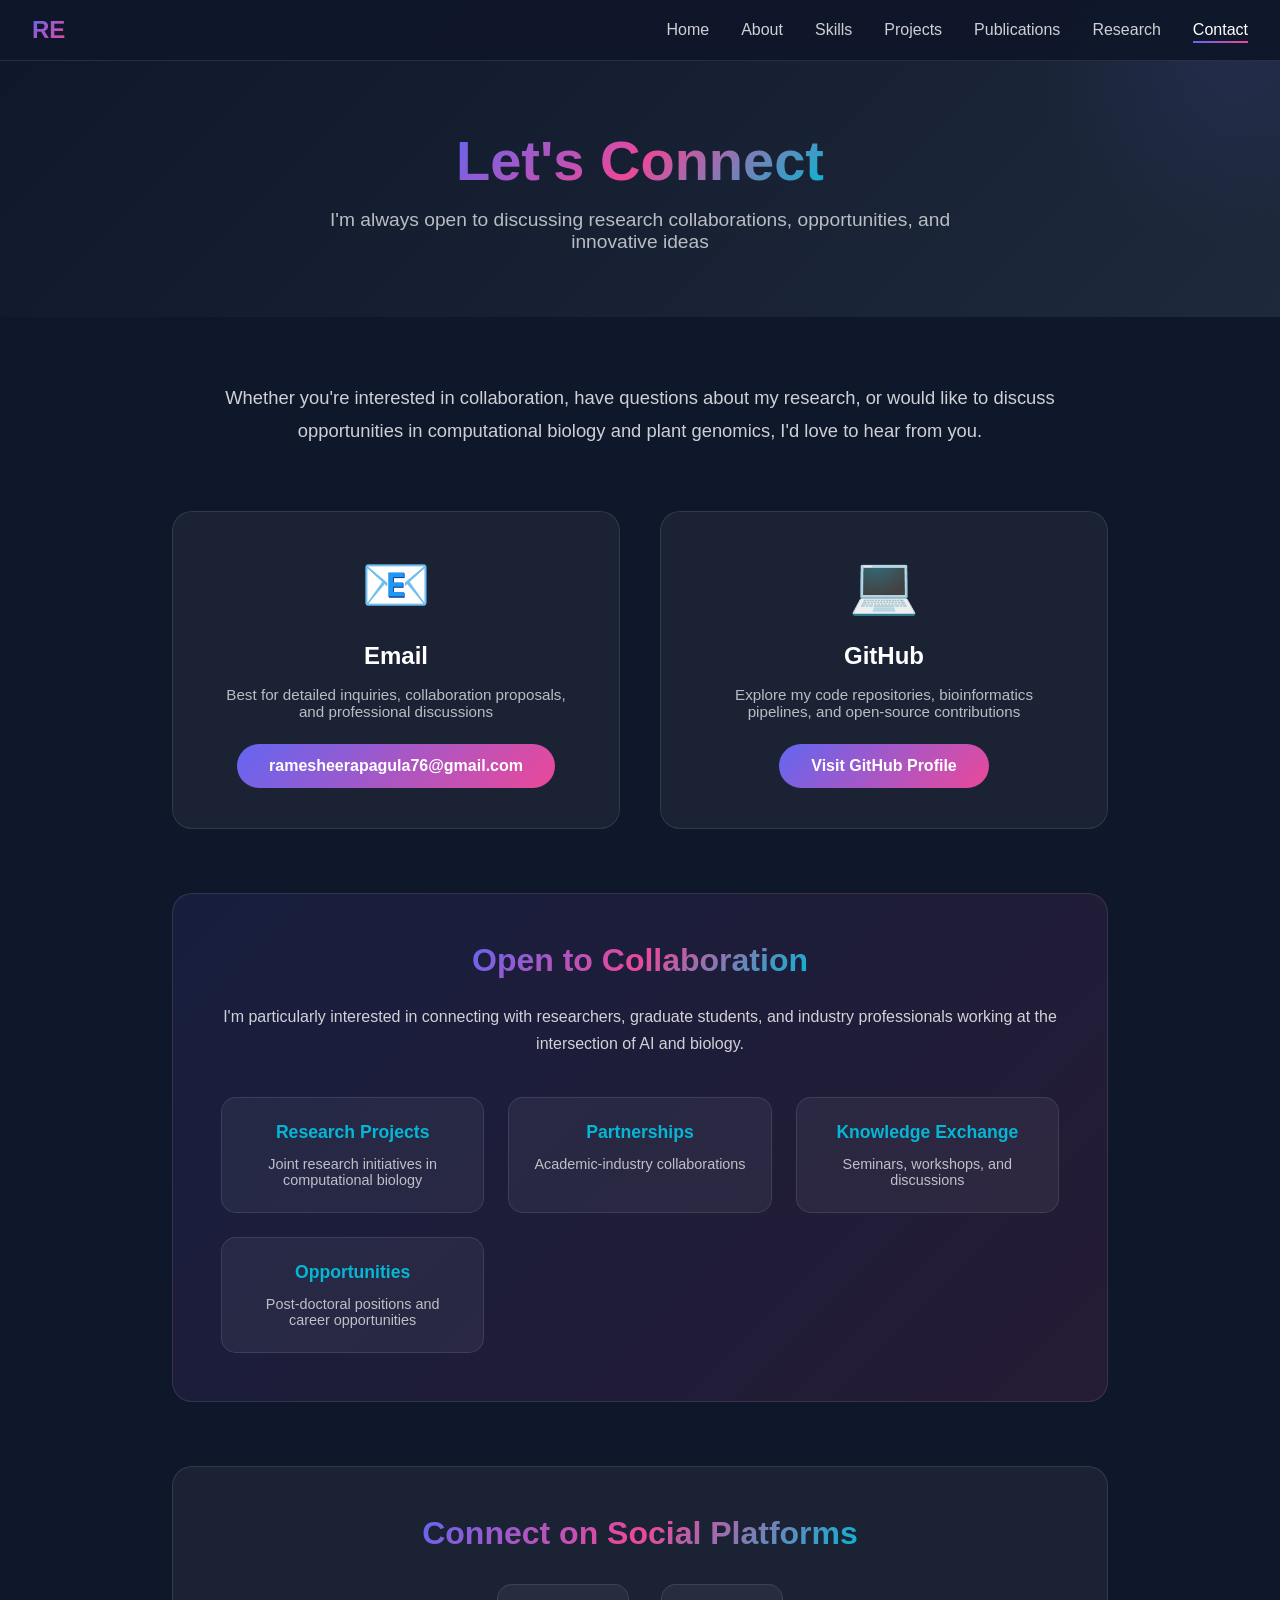
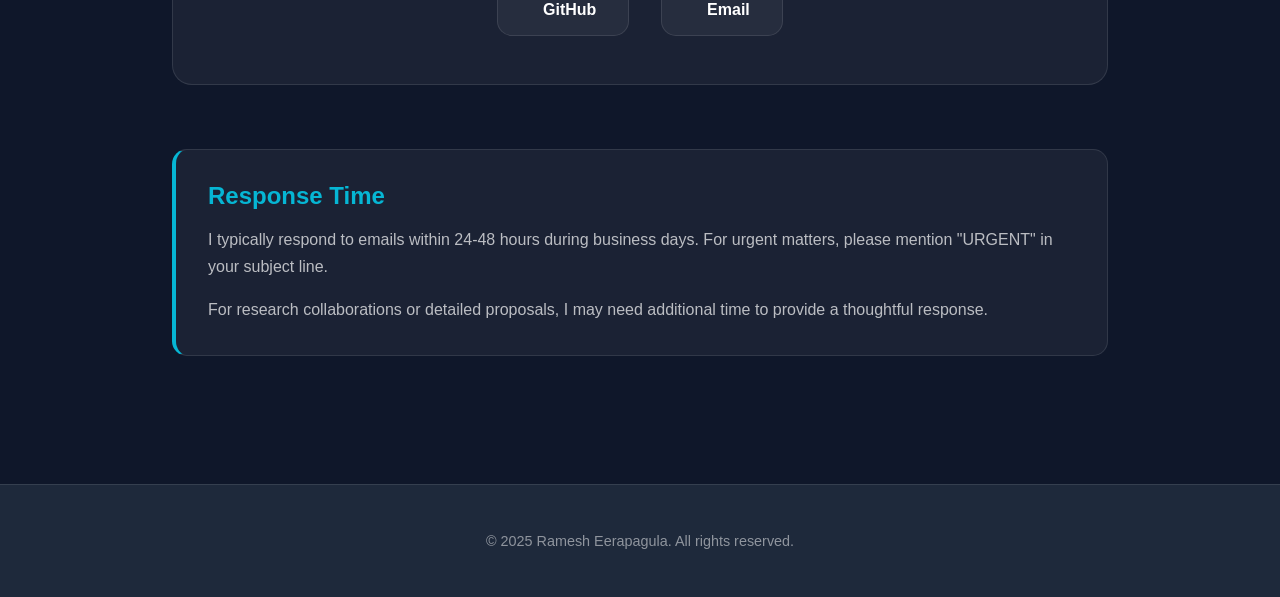
==== contact.html @ 212a7a8f "Complete website redesign with modern dark theme" ====
<!DOCTYPE html>
<html lang="en">
<head>
  <meta charset="UTF-8">
  <meta name="viewport" content="width=device-width, initial-scale=1.0">
  <title>Contact | Ramesh Eerapagula</title>
  <style>
    :root {
      --primary: #6366f1;
      --secondary: #ec4899;
      --accent: #06b6d4;
      --dark: #0f172a;
      --dark-light: #1e293b;
    }
    
    * {
      margin: 0;
      padding: 0;
      box-sizing: border-box;
    }
    
    body {
      font-family: 'Inter', -apple-system, BlinkMacSystemFont, 'Segoe UI', Roboto, sans-serif;
      background: var(--dark);
      color: #fff;
      overflow-x: hidden;
    }
    
    /* Navigation */
    nav {
      position: fixed;
      top: 0;
      width: 100%;
      background: rgba(15, 23, 42, 0.95);
      backdrop-filter: blur(10px);
      z-index: 1000;
      border-bottom: 1px solid rgba(255, 255, 255, 0.1);
    }
    
    .nav-container {
      max-width: 1400px;
      margin: 0 auto;
      padding: 1rem 2rem;
      display: flex;
      justify-content: space-between;
      align-items: center;
    }
    
    .logo {
      font-size: 1.5rem;
      font-weight: 700;
      background: linear-gradient(135deg, var(--primary), var(--secondary));
      -webkit-background-clip: text;
      -webkit-text-fill-color: transparent;
      background-clip: text;
      text-decoration: none;
    }
    
    .nav-links {
      display: flex;
      gap: 2rem;
      list-style: none;
    }
    
    .nav-links a {
      color: rgba(255, 255, 255, 0.8);
      text-decoration: none;
      font-weight: 500;
      transition: all 0.3s;
      position: relative;
    }
    
    .nav-links a::after {
      content: '';
      position: absolute;
      bottom: -5px;
      left: 0;
      width: 0;
      height: 2px;
      background: linear-gradient(90deg, var(--primary), var(--secondary));
      transition: width 0.3s;
    }
    
    .nav-links a:hover,
    .nav-links a.active {
      color: #fff;
    }
    
    .nav-links a:hover::after,
    .nav-links a.active::after {
      width: 100%;
    }
    
    /* Page Header */
    .page-header {
      padding: 8rem 2rem 4rem;
      background: linear-gradient(135deg, var(--dark) 0%, var(--dark-light) 100%);
      text-align: center;
      position: relative;
      overflow: hidden;
    }
    
    .page-header::before {
      content: '';
      position: absolute;
      width: 400px;
      height: 400px;
      background: radial-gradient(circle, rgba(99, 102, 241, 0.1) 0%, transparent 70%);
      top: -150px;
      right: -150px;
      border-radius: 50%;
    }
    
    .page-header h1 {
      font-size: 3.5rem;
      margin-bottom: 1rem;
    }
    
    .gradient-text {
      background: linear-gradient(135deg, var(--primary), var(--secondary), var(--accent));
      -webkit-background-clip: text;
      -webkit-text-fill-color: transparent;
      background-clip: text;
    }
    
    .page-header p {
      font-size: 1.2rem;
      color: rgba(255, 255, 255, 0.7);
      max-width: 700px;
      margin: 0 auto;
    }
    
    /* Content */
    .content {
      max-width: 1000px;
      margin: 0 auto;
      padding: 4rem 2rem;
    }
    
    .intro-text {
      text-align: center;
      font-size: 1.15rem;
      color: rgba(255, 255, 255, 0.8);
      margin-bottom: 4rem;
      line-height: 1.8;
    }
    
    .contact-grid {
      display: grid;
      grid-template-columns: repeat(auto-fit, minmax(300px, 1fr));
      gap: 2.5rem;
      margin-bottom: 4rem;
    }
    
    .contact-card {
      background: rgba(255, 255, 255, 0.05);
      backdrop-filter: blur(10px);
      border: 1px solid rgba(255, 255, 255, 0.1);
      border-radius: 20px;
      padding: 2.5rem;
      text-align: center;
      transition: all 0.3s;
      position: relative;
      overflow: hidden;
    }
    
    .contact-card::before {
      content: '';
      position: absolute;
      top: 0;
      left: 0;
      width: 100%;
      height: 4px;
      background: linear-gradient(90deg, var(--primary), var(--secondary));
      transform: scaleX(0);
      transition: transform 0.3s;
    }
    
    .contact-card:hover {
      transform: translateY(-10px);
      border-color: var(--primary);
      box-shadow: 0 20px 60px rgba(99, 102, 241, 0.2);
    }
    
    .contact-card:hover::before {
      transform: scaleX(1);
    }
    
    .contact-icon {
      font-size: 3.5rem;
      margin-bottom: 1.5rem;
      display: block;
    }
    
    .contact-card h3 {
      font-size: 1.5rem;
      margin-bottom: 1rem;
      color: #fff;
    }
    
    .contact-card p {
      color: rgba(255, 255, 255, 0.7);
      margin-bottom: 1.5rem;
      font-size: 0.95rem;
    }
    
    .contact-link {
      display: inline-block;
      padding: 0.8rem 2rem;
      background: linear-gradient(135deg, var(--primary), var(--secondary));
      color: #fff;
      text-decoration: none;
      border-radius: 25px;
      font-weight: 600;
      transition: all 0.3s;
      word-break: break-all;
    }
    
    .contact-link:hover {
      transform: translateY(-2px);
      box-shadow: 0 8px 25px rgba(99, 102, 241, 0.4);
    }
    
    .collaboration-box {
      background: linear-gradient(135deg, rgba(99, 102, 241, 0.1) 0%, rgba(236, 72, 153, 0.1) 100%);
      border: 1px solid rgba(255, 255, 255, 0.1);
      border-radius: 20px;
      padding: 3rem;
      margin-bottom: 4rem;
    }
    
    .collaboration-box h2 {
      font-size: 2rem;
      text-align: center;
      margin-bottom: 1.5rem;
    }
    
    .collaboration-box > p {
      text-align: center;
      color: rgba(255, 255, 255, 0.8);
      margin-bottom: 2.5rem;
      line-height: 1.7;
    }
    
    .interests-grid {
      display: grid;
      grid-template-columns: repeat(auto-fit, minmax(200px, 1fr));
      gap: 1.5rem;
    }
    
    .interest-item {
      background: rgba(255, 255, 255, 0.05);
      border: 1px solid rgba(255, 255, 255, 0.1);
      border-radius: 15px;
      padding: 1.5rem;
      text-align: center;
      transition: all 0.3s;
    }
    
    .interest-item:hover {
      background: rgba(255, 255, 255, 0.08);
      border-color: var(--accent);
      transform: translateY(-5px);
    }
    
    .interest-item h4 {
      font-size: 1.1rem;
      color: var(--accent);
      margin-bottom: 0.8rem;
      display: flex;
      align-items: center;
      justify-content: center;
      gap: 0.5rem;
    }
    
    .interest-item p {
      font-size: 0.9rem;
      color: rgba(255, 255, 255, 0.7);
      margin: 0;
    }
    
    .social-section {
      background: rgba(255, 255, 255, 0.05);
      border: 1px solid rgba(255, 255, 255, 0.1);
      border-radius: 20px;
      padding: 3rem;
      text-align: center;
      margin-bottom: 4rem;
    }
    
    .social-section h2 {
      font-size: 2rem;
      margin-bottom: 2rem;
    }
    
    .social-links {
      display: flex;
      justify-content: center;
      gap: 2rem;
      flex-wrap: wrap;
    }
    
    .social-button {
      display: flex;
      align-items: center;
      gap: 0.8rem;
      padding: 1rem 2rem;
      background: rgba(255, 255, 255, 0.05);
      border: 1px solid rgba(255, 255, 255, 0.1);
      border-radius: 15px;
      color: #fff;
      text-decoration: none;
      font-weight: 600;
      transition: all 0.3s;
    }
    
    .social-button:hover {
      background: linear-gradient(135deg, var(--primary), var(--secondary));
      transform: translateY(-5px);
      box-shadow: 0 10px 30px rgba(99, 102, 241, 0.3);
    }
    
    .social-button span:first-child {
      font-size: 1.5rem;
    }
    
    .response-info {
      background: rgba(255, 255, 255, 0.05);
      border: 1px solid rgba(255, 255, 255, 0.1);
      border-left: 4px solid var(--accent);
      border-radius: 15px;
      padding: 2rem;
    }
    
    .response-info h3 {
      font-size: 1.5rem;
      color: var(--accent);
      margin-bottom: 1rem;
      display: flex;
      align-items: center;
      gap: 0.5rem;
    }
    
    .response-info p {
      color: rgba(255, 255, 255, 0.7);
      margin-bottom: 1rem;
      line-height: 1.7;
    }
    
    .response-info p:last-child {
      margin-bottom: 0;
    }
    
    /* Footer */
    footer {
      padding: 3rem 2rem;
      background: var(--dark-light);
      border-top: 1px solid rgba(255, 255, 255, 0.1);
      text-align: center;
      margin-top: 4rem;
    }
    
    .footer-text {
      color: rgba(255, 255, 255, 0.5);
      font-size: 0.9rem;
    }
    
    /* Mobile */
    .mobile-menu-btn {
      display: none;
      background: none;
      border: none;
      color: #fff;
      font-size: 1.5rem;
      cursor: pointer;
    }
    
    @media (max-width: 968px) {
      .nav-links {
        display: none;
      }
      
      .mobile-menu-btn {
        display: block;
      }
      
      .page-header h1 {
        font-size: 2.5rem;
      }
      
      .contact-grid,
      .interests-grid,
      .social-links {
        grid-template-columns: 1fr;
      }
    }
  </style>
</head>
<body>
  <!-- Navigation -->
  <nav>
    <div class="nav-container">
      <a href="index.html" class="logo">RE</a>
      <ul class="nav-links">
        <li><a href="index.html">Home</a></li>
        <li><a href="about.html">About</a></li>
        <li><a href="skills.html">Skills</a></li>
        <li><a href="projects.html">Projects</a></li>
        <li><a href="publications.html">Publications</a></li>
        <li><a href="research.html">Research</a></li>
        <li><a href="contact.html" class="active">Contact</a></li>
      </ul>
      <button class="mobile-menu-btn">☰</button>
    </div>
  </nav>

  <!-- Page Header -->
  <div class="page-header">
    <h1><span class="gradient-text">Let's Connect</span></h1>
    <p>I'm always open to discussing research collaborations, opportunities, and innovative ideas</p>
  </div>

  <!-- Content -->
  <div class="content">
    <div class="intro-text">
      Whether you're interested in collaboration, have questions about my research, or would like to discuss opportunities in computational biology and plant genomics, I'd love to hear from you.
    </div>
    
    <div class="contact-grid">
      <div class="contact-card">
        <span class="contact-icon">📧</span>
        <h3>Email</h3>
        <p>Best for detailed inquiries, collaboration proposals, and professional discussions</p>
        <a href="mailto:ramesheerapagula76@gmail.com" class="contact-link">
          ramesheerapagula76@gmail.com
        </a>
      </div>
      
      <div class="contact-card">
        <span class="contact-icon">💻</span>
        <h3>GitHub</h3>
        <p>Explore my code repositories, bioinformatics pipelines, and open-source contributions</p>
        <a href="https://github.com/Ramesh5591" class="contact-link" target="_blank">
          Visit GitHub Profile
        </a>
      </div>
    </div>
    
    <div class="collaboration-box">
      <h2><span class="gradient-text">Open to Collaboration</span></h2>
      <p>
        I'm particularly interested in connecting with researchers, graduate students, and industry professionals working at the intersection of AI and biology.
      </p>
      
      <div class="interests-grid">
        <div class="interest-item">
          <h4>Research Projects</h4>
          <p>Joint research initiatives in computational biology</p>
        </div>
        <div class="interest-item">
          <h4>Partnerships</h4>
          <p>Academic-industry collaborations</p>
        </div>
        <div class="interest-item">
          <h4>Knowledge Exchange</h4>
          <p>Seminars, workshops, and discussions</p>
        </div>
        <div class="interest-item">
          <h4>Opportunities</h4>
          <p>Post-doctoral positions and career opportunities</p>
        </div>
      </div>
    </div>
    
    <div class="social-section">
      <h2><span class="gradient-text">Connect on Social Platforms</span></h2>
      <div class="social-links">
        <a href="https://github.com/Ramesh5591" class="social-button" target="_blank">
          <span></span>
          <span>GitHub</span>
        </a>
        <a href="mailto:ramesheerapagula76@gmail.com" class="social-button">
          <span></span>
          <span>Email</span>
        </a>
      </div>
    </div>
    
    <div class="response-info">
      <h3>Response Time</h3>
      <p>I typically respond to emails within 24-48 hours during business days. For urgent matters, please mention "URGENT" in your subject line.</p>
      <p>For research collaborations or detailed proposals, I may need additional time to provide a thoughtful response.</p>
    </div>
  </div>

  <!-- Footer -->
  <footer>
    <p class="footer-text">© 2025 Ramesh Eerapagula. All rights reserved.</p>
  </footer>
</body>
</html>
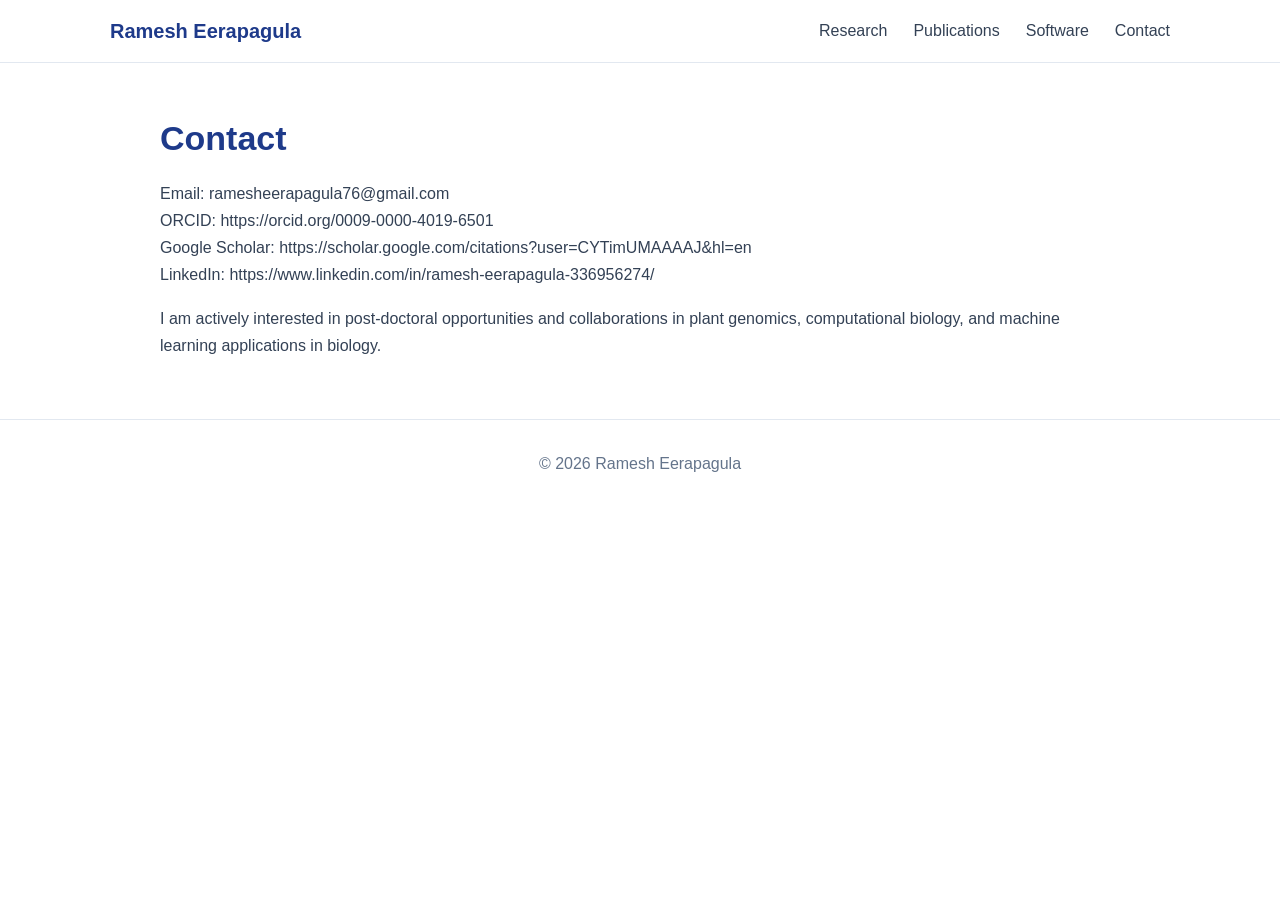
==== commit a1b8ed32: "Updated" ====
--- a/contact.html
+++ b/contact.html
@@ -1,501 +1,46 @@
 <!DOCTYPE html>
-<html lang="en">
+<html>
 <head>
-  <meta charset="UTF-8">
-  <meta name="viewport" content="width=device-width, initial-scale=1.0">
-  <title>Contact | Ramesh Eerapagula</title>
-  <style>
-    :root {
-      --primary: #6366f1;
-      --secondary: #ec4899;
-      --accent: #06b6d4;
-      --dark: #0f172a;
-      --dark-light: #1e293b;
-    }
-    
-    * {
-      margin: 0;
-      padding: 0;
-      box-sizing: border-box;
-    }
-    
-    body {
-      font-family: 'Inter', -apple-system, BlinkMacSystemFont, 'Segoe UI', Roboto, sans-serif;
-      background: var(--dark);
-      color: #fff;
-      overflow-x: hidden;
-    }
-    
-    /* Navigation */
-    nav {
-      position: fixed;
-      top: 0;
-      width: 100%;
-      background: rgba(15, 23, 42, 0.95);
-      backdrop-filter: blur(10px);
-      z-index: 1000;
-      border-bottom: 1px solid rgba(255, 255, 255, 0.1);
-    }
-    
-    .nav-container {
-      max-width: 1400px;
-      margin: 0 auto;
-      padding: 1rem 2rem;
-      display: flex;
-      justify-content: space-between;
-      align-items: center;
-    }
-    
-    .logo {
-      font-size: 1.5rem;
-      font-weight: 700;
-      background: linear-gradient(135deg, var(--primary), var(--secondary));
-      -webkit-background-clip: text;
-      -webkit-text-fill-color: transparent;
-      background-clip: text;
-      text-decoration: none;
-    }
-    
-    .nav-links {
-      display: flex;
-      gap: 2rem;
-      list-style: none;
-    }
-    
-    .nav-links a {
-      color: rgba(255, 255, 255, 0.8);
-      text-decoration: none;
-      font-weight: 500;
-      transition: all 0.3s;
-      position: relative;
-    }
-    
-    .nav-links a::after {
-      content: '';
-      position: absolute;
-      bottom: -5px;
-      left: 0;
-      width: 0;
-      height: 2px;
-      background: linear-gradient(90deg, var(--primary), var(--secondary));
-      transition: width 0.3s;
-    }
-    
-    .nav-links a:hover,
-    .nav-links a.active {
-      color: #fff;
-    }
-    
-    .nav-links a:hover::after,
-    .nav-links a.active::after {
-      width: 100%;
-    }
-    
-    /* Page Header */
-    .page-header {
-      padding: 8rem 2rem 4rem;
-      background: linear-gradient(135deg, var(--dark) 0%, var(--dark-light) 100%);
-      text-align: center;
-      position: relative;
-      overflow: hidden;
-    }
-    
-    .page-header::before {
-      content: '';
-      position: absolute;
-      width: 400px;
-      height: 400px;
-      background: radial-gradient(circle, rgba(99, 102, 241, 0.1) 0%, transparent 70%);
-      top: -150px;
-      right: -150px;
-      border-radius: 50%;
-    }
-    
-    .page-header h1 {
-      font-size: 3.5rem;
-      margin-bottom: 1rem;
-    }
-    
-    .gradient-text {
-      background: linear-gradient(135deg, var(--primary), var(--secondary), var(--accent));
-      -webkit-background-clip: text;
-      -webkit-text-fill-color: transparent;
-      background-clip: text;
-    }
-    
-    .page-header p {
-      font-size: 1.2rem;
-      color: rgba(255, 255, 255, 0.7);
-      max-width: 700px;
-      margin: 0 auto;
-    }
-    
-    /* Content */
-    .content {
-      max-width: 1000px;
-      margin: 0 auto;
-      padding: 4rem 2rem;
-    }
-    
-    .intro-text {
-      text-align: center;
-      font-size: 1.15rem;
-      color: rgba(255, 255, 255, 0.8);
-      margin-bottom: 4rem;
-      line-height: 1.8;
-    }
-    
-    .contact-grid {
-      display: grid;
-      grid-template-columns: repeat(auto-fit, minmax(300px, 1fr));
-      gap: 2.5rem;
-      margin-bottom: 4rem;
-    }
-    
-    .contact-card {
-      background: rgba(255, 255, 255, 0.05);
-      backdrop-filter: blur(10px);
-      border: 1px solid rgba(255, 255, 255, 0.1);
-      border-radius: 20px;
-      padding: 2.5rem;
-      text-align: center;
-      transition: all 0.3s;
-      position: relative;
-      overflow: hidden;
-    }
-    
-    .contact-card::before {
-      content: '';
-      position: absolute;
-      top: 0;
-      left: 0;
-      width: 100%;
-      height: 4px;
-      background: linear-gradient(90deg, var(--primary), var(--secondary));
-      transform: scaleX(0);
-      transition: transform 0.3s;
-    }
-    
-    .contact-card:hover {
-      transform: translateY(-10px);
-      border-color: var(--primary);
-      box-shadow: 0 20px 60px rgba(99, 102, 241, 0.2);
-    }
-    
-    .contact-card:hover::before {
-      transform: scaleX(1);
-    }
-    
-    .contact-icon {
-      font-size: 3.5rem;
-      margin-bottom: 1.5rem;
-      display: block;
-    }
-    
-    .contact-card h3 {
-      font-size: 1.5rem;
-      margin-bottom: 1rem;
-      color: #fff;
-    }
-    
-    .contact-card p {
-      color: rgba(255, 255, 255, 0.7);
-      margin-bottom: 1.5rem;
-      font-size: 0.95rem;
-    }
-    
-    .contact-link {
-      display: inline-block;
-      padding: 0.8rem 2rem;
-      background: linear-gradient(135deg, var(--primary), var(--secondary));
-      color: #fff;
-      text-decoration: none;
-      border-radius: 25px;
-      font-weight: 600;
-      transition: all 0.3s;
-      word-break: break-all;
-    }
-    
-    .contact-link:hover {
-      transform: translateY(-2px);
-      box-shadow: 0 8px 25px rgba(99, 102, 241, 0.4);
-    }
-    
-    .collaboration-box {
-      background: linear-gradient(135deg, rgba(99, 102, 241, 0.1) 0%, rgba(236, 72, 153, 0.1) 100%);
-      border: 1px solid rgba(255, 255, 255, 0.1);
-      border-radius: 20px;
-      padding: 3rem;
-      margin-bottom: 4rem;
-    }
-    
-    .collaboration-box h2 {
-      font-size: 2rem;
-      text-align: center;
-      margin-bottom: 1.5rem;
-    }
-    
-    .collaboration-box > p {
-      text-align: center;
-      color: rgba(255, 255, 255, 0.8);
-      margin-bottom: 2.5rem;
-      line-height: 1.7;
-    }
-    
-    .interests-grid {
-      display: grid;
-      grid-template-columns: repeat(auto-fit, minmax(200px, 1fr));
-      gap: 1.5rem;
-    }
-    
-    .interest-item {
-      background: rgba(255, 255, 255, 0.05);
-      border: 1px solid rgba(255, 255, 255, 0.1);
-      border-radius: 15px;
-      padding: 1.5rem;
-      text-align: center;
-      transition: all 0.3s;
-    }
-    
-    .interest-item:hover {
-      background: rgba(255, 255, 255, 0.08);
-      border-color: var(--accent);
-      transform: translateY(-5px);
-    }
-    
-    .interest-item h4 {
-      font-size: 1.1rem;
-      color: var(--accent);
-      margin-bottom: 0.8rem;
-      display: flex;
-      align-items: center;
-      justify-content: center;
-      gap: 0.5rem;
-    }
-    
-    .interest-item p {
-      font-size: 0.9rem;
-      color: rgba(255, 255, 255, 0.7);
-      margin: 0;
-    }
-    
-    .social-section {
-      background: rgba(255, 255, 255, 0.05);
-      border: 1px solid rgba(255, 255, 255, 0.1);
-      border-radius: 20px;
-      padding: 3rem;
-      text-align: center;
-      margin-bottom: 4rem;
-    }
-    
-    .social-section h2 {
-      font-size: 2rem;
-      margin-bottom: 2rem;
-    }
-    
-    .social-links {
-      display: flex;
-      justify-content: center;
-      gap: 2rem;
-      flex-wrap: wrap;
-    }
-    
-    .social-button {
-      display: flex;
-      align-items: center;
-      gap: 0.8rem;
-      padding: 1rem 2rem;
-      background: rgba(255, 255, 255, 0.05);
-      border: 1px solid rgba(255, 255, 255, 0.1);
-      border-radius: 15px;
-      color: #fff;
-      text-decoration: none;
-      font-weight: 600;
-      transition: all 0.3s;
-    }
-    
-    .social-button:hover {
-      background: linear-gradient(135deg, var(--primary), var(--secondary));
-      transform: translateY(-5px);
-      box-shadow: 0 10px 30px rgba(99, 102, 241, 0.3);
-    }
-    
-    .social-button span:first-child {
-      font-size: 1.5rem;
-    }
-    
-    .response-info {
-      background: rgba(255, 255, 255, 0.05);
-      border: 1px solid rgba(255, 255, 255, 0.1);
-      border-left: 4px solid var(--accent);
-      border-radius: 15px;
-      padding: 2rem;
-    }
-    
-    .response-info h3 {
-      font-size: 1.5rem;
-      color: var(--accent);
-      margin-bottom: 1rem;
-      display: flex;
-      align-items: center;
-      gap: 0.5rem;
-    }
-    
-    .response-info p {
-      color: rgba(255, 255, 255, 0.7);
-      margin-bottom: 1rem;
-      line-height: 1.7;
-    }
-    
-    .response-info p:last-child {
-      margin-bottom: 0;
-    }
-    
-    /* Footer */
-    footer {
-      padding: 3rem 2rem;
-      background: var(--dark-light);
-      border-top: 1px solid rgba(255, 255, 255, 0.1);
-      text-align: center;
-      margin-top: 4rem;
-    }
-    
-    .footer-text {
-      color: rgba(255, 255, 255, 0.5);
-      font-size: 0.9rem;
-    }
-    
-    /* Mobile */
-    .mobile-menu-btn {
-      display: none;
-      background: none;
-      border: none;
-      color: #fff;
-      font-size: 1.5rem;
-      cursor: pointer;
-    }
-    
-    @media (max-width: 968px) {
-      .nav-links {
-        display: none;
-      }
-      
-      .mobile-menu-btn {
-        display: block;
-      }
-      
-      .page-header h1 {
-        font-size: 2.5rem;
-      }
-      
-      .contact-grid,
-      .interests-grid,
-      .social-links {
-        grid-template-columns: 1fr;
-      }
-    }
-  </style>
+<meta charset="UTF-8">
+<title>Contact | Ramesh Eerapagula</title>
+<link rel="stylesheet" href="assets/style.css">
 </head>
+
 <body>
-  <!-- Navigation -->
-  <nav>
-    <div class="nav-container">
-      <a href="index.html" class="logo">RE</a>
-      <ul class="nav-links">
-        <li><a href="index.html">Home</a></li>
-        <li><a href="about.html">About</a></li>
-        <li><a href="skills.html">Skills</a></li>
-        <li><a href="projects.html">Projects</a></li>
-        <li><a href="publications.html">Publications</a></li>
-        <li><a href="research.html">Research</a></li>
-        <li><a href="contact.html" class="active">Contact</a></li>
-      </ul>
-      <button class="mobile-menu-btn">☰</button>
-    </div>
-  </nav>
 
-  <!-- Page Header -->
-  <div class="page-header">
-    <h1><span class="gradient-text">Let's Connect</span></h1>
-    <p>I'm always open to discussing research collaborations, opportunities, and innovative ideas</p>
-  </div>
+<nav>
+<div class="nav-container">
+<a class="logo" href="index.html">Ramesh Eerapagula</a>
+<ul class="nav-links">
+<li><a href="research.html">Research</a></li>
+<li><a href="publications.html">Publications</a></li>
+<li><a href="software.html">Software</a></li>
+<li><a href="contact.html">Contact</a></li>
+</ul>
+</div>
+</nav>
 
-  <!-- Content -->
-  <div class="content">
-    <div class="intro-text">
-      Whether you're interested in collaboration, have questions about my research, or would like to discuss opportunities in computational biology and plant genomics, I'd love to hear from you.
-    </div>
-    
-    <div class="contact-grid">
-      <div class="contact-card">
-        <span class="contact-icon">📧</span>
-        <h3>Email</h3>
-        <p>Best for detailed inquiries, collaboration proposals, and professional discussions</p>
-        <a href="mailto:ramesheerapagula76@gmail.com" class="contact-link">
-          ramesheerapagula76@gmail.com
-        </a>
-      </div>
-      
-      <div class="contact-card">
-        <span class="contact-icon">💻</span>
-        <h3>GitHub</h3>
-        <p>Explore my code repositories, bioinformatics pipelines, and open-source contributions</p>
-        <a href="https://github.com/Ramesh5591" class="contact-link" target="_blank">
-          Visit GitHub Profile
-        </a>
-      </div>
-    </div>
-    
-    <div class="collaboration-box">
-      <h2><span class="gradient-text">Open to Collaboration</span></h2>
-      <p>
-        I'm particularly interested in connecting with researchers, graduate students, and industry professionals working at the intersection of AI and biology.
-      </p>
-      
-      <div class="interests-grid">
-        <div class="interest-item">
-          <h4>Research Projects</h4>
-          <p>Joint research initiatives in computational biology</p>
-        </div>
-        <div class="interest-item">
-          <h4>Partnerships</h4>
-          <p>Academic-industry collaborations</p>
-        </div>
-        <div class="interest-item">
-          <h4>Knowledge Exchange</h4>
-          <p>Seminars, workshops, and discussions</p>
-        </div>
-        <div class="interest-item">
-          <h4>Opportunities</h4>
-          <p>Post-doctoral positions and career opportunities</p>
-        </div>
-      </div>
-    </div>
-    
-    <div class="social-section">
-      <h2><span class="gradient-text">Connect on Social Platforms</span></h2>
-      <div class="social-links">
-        <a href="https://github.com/Ramesh5591" class="social-button" target="_blank">
-          <span></span>
-          <span>GitHub</span>
-        </a>
-        <a href="mailto:ramesheerapagula76@gmail.com" class="social-button">
-          <span></span>
-          <span>Email</span>
-        </a>
-      </div>
-    </div>
-    
-    <div class="response-info">
-      <h3>Response Time</h3>
-      <p>I typically respond to emails within 24-48 hours during business days. For urgent matters, please mention "URGENT" in your subject line.</p>
-      <p>For research collaborations or detailed proposals, I may need additional time to provide a thoughtful response.</p>
-    </div>
-  </div>
+<div class="container">
 
-  <!-- Footer -->
-  <footer>
-    <p class="footer-text">© 2025 Ramesh Eerapagula. All rights reserved.</p>
-  </footer>
+<h1>Contact</h1>
+
+<p>
+Email: ramesheerapagula76@gmail.com<br>
+ORCID: https://orcid.org/0009-0000-4019-6501<br>
+Google Scholar: https://scholar.google.com/citations?user=CYTimUMAAAAJ&hl=en<br>
+LinkedIn: https://www.linkedin.com/in/ramesh-eerapagula-336956274/
+</p>
+
+<p>
+I am actively interested in post-doctoral opportunities and collaborations in plant genomics,
+computational biology, and machine learning applications in biology.
+</p>
+
+</div>
+
+<footer>
+© 2026 Ramesh Eerapagula
+</footer>
+
 </body>
 </html>
--- a/assets/style.css
+++ b/assets/style.css
@@ -0,0 +1,118 @@
+:root{
+    --primary:#1e3a8a;
+    --accent:#0ea5e9;
+    --dark:#0f172a;
+    --light:#f8fafc;
+    --text:#334155;
+}
+
+*{
+    margin:0;
+    padding:0;
+    box-sizing:border-box;
+}
+
+body{
+    font-family: -apple-system,BlinkMacSystemFont,"Segoe UI",Roboto,Arial,sans-serif;
+    line-height:1.7;
+    color:var(--text);
+    background:#ffffff;
+}
+
+/* NAVBAR */
+nav{
+    position:fixed;
+    top:0;
+    width:100%;
+    background:#ffffff;
+    border-bottom:1px solid #e2e8f0;
+    z-index:1000;
+}
+
+.nav-container{
+    max-width:1100px;
+    margin:auto;
+    display:flex;
+    justify-content:space-between;
+    align-items:center;
+    padding:14px 20px;
+}
+
+.logo{
+    font-weight:700;
+    font-size:20px;
+    color:var(--primary);
+    text-decoration:none;
+}
+
+.nav-links{
+    list-style:none;
+    display:flex;
+    gap:26px;
+}
+
+.nav-links a{
+    text-decoration:none;
+    color:#334155;
+    font-weight:500;
+}
+
+.nav-links a:hover{
+    color:var(--primary);
+}
+
+/* CONTENT */
+.container{
+    max-width:1000px;
+    margin:110px auto 60px;
+    padding:0 20px;
+}
+
+h1{
+    font-size:34px;
+    color:var(--primary);
+    margin-bottom:12px;
+}
+
+h2{
+    margin-top:40px;
+    margin-bottom:10px;
+    color:var(--primary);
+}
+
+p{
+    margin-bottom:16px;
+}
+
+/* CARDS */
+.card{
+    background:#f8fafc;
+    border:1px solid #e2e8f0;
+    padding:22px;
+    border-radius:10px;
+    margin:18px 0;
+}
+
+/* BUTTONS */
+.btn{
+    display:inline-block;
+    padding:10px 18px;
+    background:var(--primary);
+    color:white;
+    border-radius:6px;
+    text-decoration:none;
+    margin-top:10px;
+}
+
+.btn:hover{
+    background:#1d4ed8;
+}
+
+/* FOOTER */
+footer{
+    text-align:center;
+    padding:30px;
+    margin-top:60px;
+    border-top:1px solid #e2e8f0;
+    color:#64748b;
+}
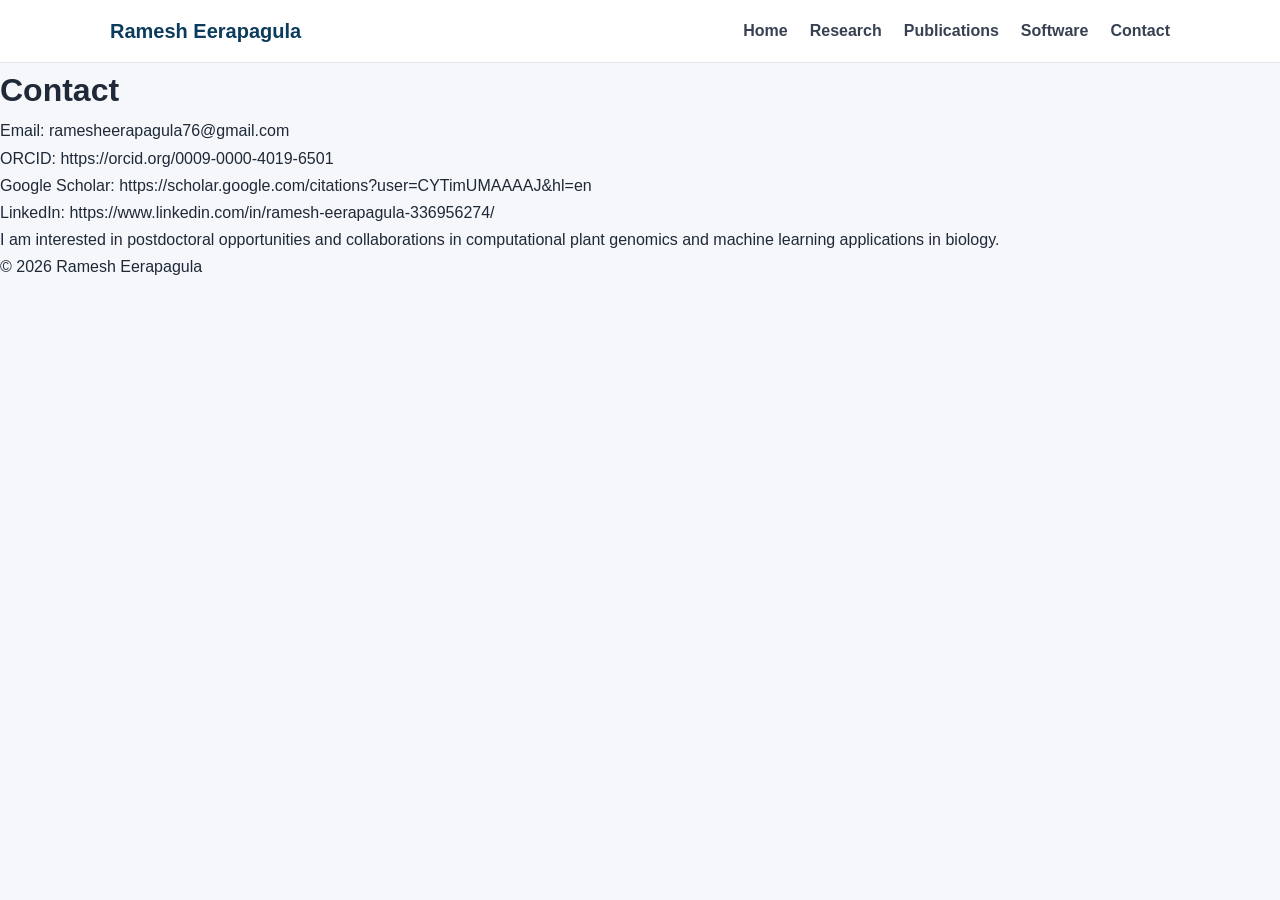
==== commit c08f490f: "updated one" ====
--- a/contact.html
+++ b/contact.html
@@ -1,46 +1,28 @@
-<!DOCTYPE html>
-<html>
-<head>
-<meta charset="UTF-8">
+<!DOCTYPE html><html><head>
+<meta charset="UTF-8"><meta name="viewport" content="width=device-width, initial-scale=1.0">
 <title>Contact | Ramesh Eerapagula</title>
-<link rel="stylesheet" href="assets/style.css">
-</head>
+<link rel="stylesheet" href="assets/style.css"></head><body>
 
-<body>
-
-<nav>
-<div class="nav-container">
-<a class="logo" href="index.html">Ramesh Eerapagula</a>
-<ul class="nav-links">
+<nav><div class="nav">
+<div class="logo">Ramesh Eerapagula</div>
+<ul class="links">
+<li><a href="index.html">Home</a></li>
 <li><a href="research.html">Research</a></li>
 <li><a href="publications.html">Publications</a></li>
 <li><a href="software.html">Software</a></li>
 <li><a href="contact.html">Contact</a></li>
 </ul>
+</div></nav>
+
+<div class="section">
+  <div class="card">
+    <h1>Contact</h1>
+    <p>Email: ramesheerapagula76@gmail.com</p>
+    <p>ORCID: https://orcid.org/0009-0000-4019-6501</p>
+    <p>Google Scholar: https://scholar.google.com/citations?user=CYTimUMAAAAJ&hl=en</p>
+    <p>LinkedIn: https://www.linkedin.com/in/ramesh-eerapagula-336956274/</p>
+    <p>I am interested in postdoctoral opportunities and collaborations in computational plant genomics and machine learning applications in biology.</p>
+  </div>
 </div>
-</nav>
-
-<div class="container">
-
-<h1>Contact</h1>
-
-<p>
-Email: ramesheerapagula76@gmail.com<br>
-ORCID: https://orcid.org/0009-0000-4019-6501<br>
-Google Scholar: https://scholar.google.com/citations?user=CYTimUMAAAAJ&hl=en<br>
-LinkedIn: https://www.linkedin.com/in/ramesh-eerapagula-336956274/
-</p>
-
-<p>
-I am actively interested in post-doctoral opportunities and collaborations in plant genomics,
-computational biology, and machine learning applications in biology.
-</p>
-
-</div>
-
-<footer>
-© 2026 Ramesh Eerapagula
-</footer>
-
-</body>
-</html>
+<footer>© 2026 Ramesh Eerapagula</footer>
+</body></html>
--- a/assets/style.css
+++ b/assets/style.css
@@ -1,118 +1,56 @@
+
 :root{
-    --primary:#1e3a8a;
-    --accent:#0ea5e9;
-    --dark:#0f172a;
-    --light:#f8fafc;
-    --text:#334155;
+  --primary:#0b3c5d;
+  --accent:#1d9bf0;
+  --bg:#f5f7fb;
+  --text:#1f2937;
+  --muted:#6b7280;
+  --card:#ffffff;
+  --border:#e5e7eb;
 }
-
-*{
-    margin:0;
-    padding:0;
-    box-sizing:border-box;
+*{box-sizing:border-box;margin:0;padding:0}
+body{
+  font-family: -apple-system,BlinkMacSystemFont,"Segoe UI",Roboto,Inter,Arial,sans-serif;
+  color:var(--text);
+  background:var(--bg);
+  line-height:1.7;
 }
-
-body{
-    font-family: -apple-system,BlinkMacSystemFont,"Segoe UI",Roboto,Arial,sans-serif;
-    line-height:1.7;
-    color:var(--text);
-    background:#ffffff;
+a{color:var(--primary);text-decoration:none}
+a:hover{color:var(--accent)}
+nav{
+  position:sticky;top:0;background:#fff;border-bottom:1px solid var(--border);z-index:10
 }
-
-/* NAVBAR */
-nav{
-    position:fixed;
-    top:0;
-    width:100%;
-    background:#ffffff;
-    border-bottom:1px solid #e2e8f0;
-    z-index:1000;
+.nav{
+  max-width:1100px;margin:auto;display:flex;align-items:center;justify-content:space-between;padding:14px 20px
 }
-
-.nav-container{
-    max-width:1100px;
-    margin:auto;
-    display:flex;
-    justify-content:space-between;
-    align-items:center;
-    padding:14px 20px;
+.logo{font-weight:800;font-size:20px;color:var(--primary)}
+.links{display:flex;gap:22px;list-style:none}
+.links a{font-weight:600;color:#374151}
+.hero{
+  max-width:1100px;margin:36px auto 0;display:grid;grid-template-columns:260px 1fr;gap:28px;padding:0 20px
 }
-
-.logo{
-    font-weight:700;
-    font-size:20px;
-    color:var(--primary);
-    text-decoration:none;
+.profile{
+  background:var(--card);border:1px solid var(--border);border-radius:14px;padding:18px;text-align:center
 }
-
-.nav-links{
-    list-style:none;
-    display:flex;
-    gap:26px;
+.profile img{width:180px;height:180px;border-radius:50%;object-fit:cover;border:4px solid var(--border}
+.name{font-size:24px;font-weight:800;margin-top:12px}
+.role{color:var(--muted);margin-bottom:10px}
+.badges{display:flex;flex-wrap:wrap;gap:8px;justify-content:center;margin-top:10px}
+.badge{background:#eef6ff;color:#0b3c5d;border:1px solid #dbeafe;padding:6px 10px;border-radius:999px;font-size:12px}
+.cta{margin-top:12px;display:flex;gap:10px;justify-content:center;flex-wrap:wrap}
+.btn{padding:9px 14px;border-radius:8px;border:1px solid var(--primary);font-weight:700}
+.btn.primary{background:var(--primary);color:#fff}
+.section{
+  max-width:1100px;margin:28px auto;padding:0 20px
 }
-
-.nav-links a{
-    text-decoration:none;
-    color:#334155;
-    font-weight:500;
+.card{
+  background:var(--card);border:1px solid var(--border);border-radius:14px;padding:22px;margin:14px 0
 }
-
-.nav-links a:hover{
-    color:var(--primary);
+h1{font-size:34px;color:var(--primary);margin-bottom:8px}
+h2{font-size:24px;color:var(--primary);margin-bottom:8px;margin-top:10px}
+p{margin:8px 0 12px}
+.pub{margin:10px 0}
+footer{margin:40px 0 20px;text-align:center;color:var(--muted)}
+@media (max-width:900px){
+  .hero{grid-template-columns:1fr}
 }
-
-/* CONTENT */
-.container{
-    max-width:1000px;
-    margin:110px auto 60px;
-    padding:0 20px;
-}
-
-h1{
-    font-size:34px;
-    color:var(--primary);
-    margin-bottom:12px;
-}
-
-h2{
-    margin-top:40px;
-    margin-bottom:10px;
-    color:var(--primary);
-}
-
-p{
-    margin-bottom:16px;
-}
-
-/* CARDS */
-.card{
-    background:#f8fafc;
-    border:1px solid #e2e8f0;
-    padding:22px;
-    border-radius:10px;
-    margin:18px 0;
-}
-
-/* BUTTONS */
-.btn{
-    display:inline-block;
-    padding:10px 18px;
-    background:var(--primary);
-    color:white;
-    border-radius:6px;
-    text-decoration:none;
-    margin-top:10px;
-}
-
-.btn:hover{
-    background:#1d4ed8;
-}
-
-/* FOOTER */
-footer{
-    text-align:center;
-    padding:30px;
-    margin-top:60px;
-    border-top:1px solid #e2e8f0;
-    color:#64748b;
-}
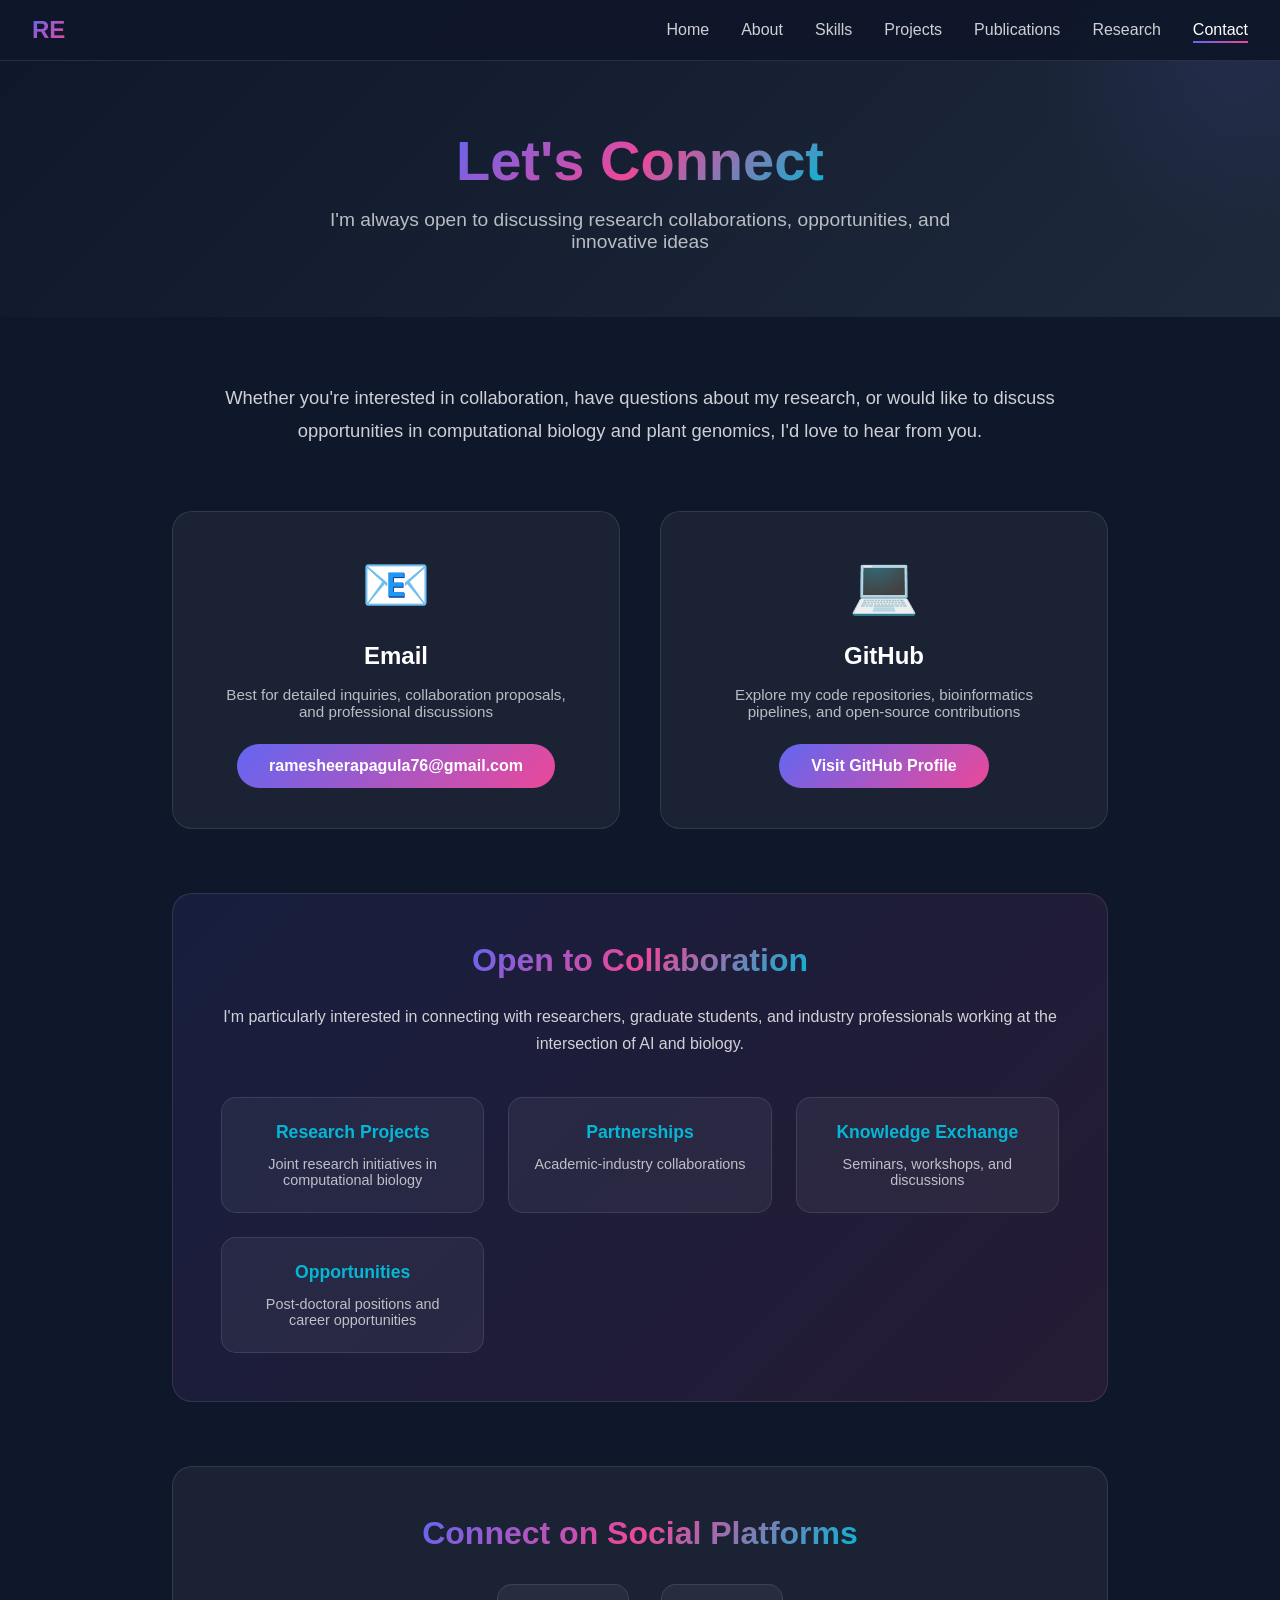
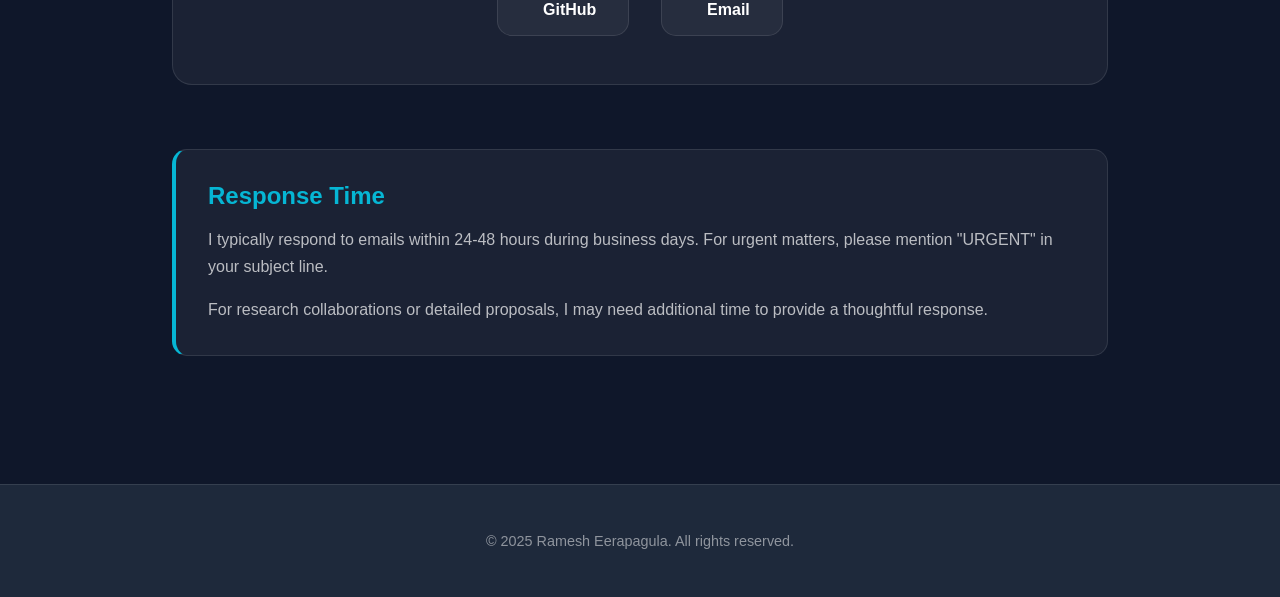
==== commit 064ea430: "updated one" ====
--- a/contact.html
+++ b/contact.html
@@ -1,28 +1,501 @@
-<!DOCTYPE html><html><head>
-<meta charset="UTF-8"><meta name="viewport" content="width=device-width, initial-scale=1.0">
-<title>Contact | Ramesh Eerapagula</title>
-<link rel="stylesheet" href="assets/style.css"></head><body>
+<!DOCTYPE html>
+<html lang="en">
+<head>
+  <meta charset="UTF-8">
+  <meta name="viewport" content="width=device-width, initial-scale=1.0">
+  <title>Contact | Ramesh Eerapagula</title>
+  <style>
+    :root {
+      --primary: #6366f1;
+      --secondary: #ec4899;
+      --accent: #06b6d4;
+      --dark: #0f172a;
+      --dark-light: #1e293b;
+    }
+    
+    * {
+      margin: 0;
+      padding: 0;
+      box-sizing: border-box;
+    }
+    
+    body {
+      font-family: 'Inter', -apple-system, BlinkMacSystemFont, 'Segoe UI', Roboto, sans-serif;
+      background: var(--dark);
+      color: #fff;
+      overflow-x: hidden;
+    }
+    
+    /* Navigation */
+    nav {
+      position: fixed;
+      top: 0;
+      width: 100%;
+      background: rgba(15, 23, 42, 0.95);
+      backdrop-filter: blur(10px);
+      z-index: 1000;
+      border-bottom: 1px solid rgba(255, 255, 255, 0.1);
+    }
+    
+    .nav-container {
+      max-width: 1400px;
+      margin: 0 auto;
+      padding: 1rem 2rem;
+      display: flex;
+      justify-content: space-between;
+      align-items: center;
+    }
+    
+    .logo {
+      font-size: 1.5rem;
+      font-weight: 700;
+      background: linear-gradient(135deg, var(--primary), var(--secondary));
+      -webkit-background-clip: text;
+      -webkit-text-fill-color: transparent;
+      background-clip: text;
+      text-decoration: none;
+    }
+    
+    .nav-links {
+      display: flex;
+      gap: 2rem;
+      list-style: none;
+    }
+    
+    .nav-links a {
+      color: rgba(255, 255, 255, 0.8);
+      text-decoration: none;
+      font-weight: 500;
+      transition: all 0.3s;
+      position: relative;
+    }
+    
+    .nav-links a::after {
+      content: '';
+      position: absolute;
+      bottom: -5px;
+      left: 0;
+      width: 0;
+      height: 2px;
+      background: linear-gradient(90deg, var(--primary), var(--secondary));
+      transition: width 0.3s;
+    }
+    
+    .nav-links a:hover,
+    .nav-links a.active {
+      color: #fff;
+    }
+    
+    .nav-links a:hover::after,
+    .nav-links a.active::after {
+      width: 100%;
+    }
+    
+    /* Page Header */
+    .page-header {
+      padding: 8rem 2rem 4rem;
+      background: linear-gradient(135deg, var(--dark) 0%, var(--dark-light) 100%);
+      text-align: center;
+      position: relative;
+      overflow: hidden;
+    }
+    
+    .page-header::before {
+      content: '';
+      position: absolute;
+      width: 400px;
+      height: 400px;
+      background: radial-gradient(circle, rgba(99, 102, 241, 0.1) 0%, transparent 70%);
+      top: -150px;
+      right: -150px;
+      border-radius: 50%;
+    }
+    
+    .page-header h1 {
+      font-size: 3.5rem;
+      margin-bottom: 1rem;
+    }
+    
+    .gradient-text {
+      background: linear-gradient(135deg, var(--primary), var(--secondary), var(--accent));
+      -webkit-background-clip: text;
+      -webkit-text-fill-color: transparent;
+      background-clip: text;
+    }
+    
+    .page-header p {
+      font-size: 1.2rem;
+      color: rgba(255, 255, 255, 0.7);
+      max-width: 700px;
+      margin: 0 auto;
+    }
+    
+    /* Content */
+    .content {
+      max-width: 1000px;
+      margin: 0 auto;
+      padding: 4rem 2rem;
+    }
+    
+    .intro-text {
+      text-align: center;
+      font-size: 1.15rem;
+      color: rgba(255, 255, 255, 0.8);
+      margin-bottom: 4rem;
+      line-height: 1.8;
+    }
+    
+    .contact-grid {
+      display: grid;
+      grid-template-columns: repeat(auto-fit, minmax(300px, 1fr));
+      gap: 2.5rem;
+      margin-bottom: 4rem;
+    }
+    
+    .contact-card {
+      background: rgba(255, 255, 255, 0.05);
+      backdrop-filter: blur(10px);
+      border: 1px solid rgba(255, 255, 255, 0.1);
+      border-radius: 20px;
+      padding: 2.5rem;
+      text-align: center;
+      transition: all 0.3s;
+      position: relative;
+      overflow: hidden;
+    }
+    
+    .contact-card::before {
+      content: '';
+      position: absolute;
+      top: 0;
+      left: 0;
+      width: 100%;
+      height: 4px;
+      background: linear-gradient(90deg, var(--primary), var(--secondary));
+      transform: scaleX(0);
+      transition: transform 0.3s;
+    }
+    
+    .contact-card:hover {
+      transform: translateY(-10px);
+      border-color: var(--primary);
+      box-shadow: 0 20px 60px rgba(99, 102, 241, 0.2);
+    }
+    
+    .contact-card:hover::before {
+      transform: scaleX(1);
+    }
+    
+    .contact-icon {
+      font-size: 3.5rem;
+      margin-bottom: 1.5rem;
+      display: block;
+    }
+    
+    .contact-card h3 {
+      font-size: 1.5rem;
+      margin-bottom: 1rem;
+      color: #fff;
+    }
+    
+    .contact-card p {
+      color: rgba(255, 255, 255, 0.7);
+      margin-bottom: 1.5rem;
+      font-size: 0.95rem;
+    }
+    
+    .contact-link {
+      display: inline-block;
+      padding: 0.8rem 2rem;
+      background: linear-gradient(135deg, var(--primary), var(--secondary));
+      color: #fff;
+      text-decoration: none;
+      border-radius: 25px;
+      font-weight: 600;
+      transition: all 0.3s;
+      word-break: break-all;
+    }
+    
+    .contact-link:hover {
+      transform: translateY(-2px);
+      box-shadow: 0 8px 25px rgba(99, 102, 241, 0.4);
+    }
+    
+    .collaboration-box {
+      background: linear-gradient(135deg, rgba(99, 102, 241, 0.1) 0%, rgba(236, 72, 153, 0.1) 100%);
+      border: 1px solid rgba(255, 255, 255, 0.1);
+      border-radius: 20px;
+      padding: 3rem;
+      margin-bottom: 4rem;
+    }
+    
+    .collaboration-box h2 {
+      font-size: 2rem;
+      text-align: center;
+      margin-bottom: 1.5rem;
+    }
+    
+    .collaboration-box > p {
+      text-align: center;
+      color: rgba(255, 255, 255, 0.8);
+      margin-bottom: 2.5rem;
+      line-height: 1.7;
+    }
+    
+    .interests-grid {
+      display: grid;
+      grid-template-columns: repeat(auto-fit, minmax(200px, 1fr));
+      gap: 1.5rem;
+    }
+    
+    .interest-item {
+      background: rgba(255, 255, 255, 0.05);
+      border: 1px solid rgba(255, 255, 255, 0.1);
+      border-radius: 15px;
+      padding: 1.5rem;
+      text-align: center;
+      transition: all 0.3s;
+    }
+    
+    .interest-item:hover {
+      background: rgba(255, 255, 255, 0.08);
+      border-color: var(--accent);
+      transform: translateY(-5px);
+    }
+    
+    .interest-item h4 {
+      font-size: 1.1rem;
+      color: var(--accent);
+      margin-bottom: 0.8rem;
+      display: flex;
+      align-items: center;
+      justify-content: center;
+      gap: 0.5rem;
+    }
+    
+    .interest-item p {
+      font-size: 0.9rem;
+      color: rgba(255, 255, 255, 0.7);
+      margin: 0;
+    }
+    
+    .social-section {
+      background: rgba(255, 255, 255, 0.05);
+      border: 1px solid rgba(255, 255, 255, 0.1);
+      border-radius: 20px;
+      padding: 3rem;
+      text-align: center;
+      margin-bottom: 4rem;
+    }
+    
+    .social-section h2 {
+      font-size: 2rem;
+      margin-bottom: 2rem;
+    }
+    
+    .social-links {
+      display: flex;
+      justify-content: center;
+      gap: 2rem;
+      flex-wrap: wrap;
+    }
+    
+    .social-button {
+      display: flex;
+      align-items: center;
+      gap: 0.8rem;
+      padding: 1rem 2rem;
+      background: rgba(255, 255, 255, 0.05);
+      border: 1px solid rgba(255, 255, 255, 0.1);
+      border-radius: 15px;
+      color: #fff;
+      text-decoration: none;
+      font-weight: 600;
+      transition: all 0.3s;
+    }
+    
+    .social-button:hover {
+      background: linear-gradient(135deg, var(--primary), var(--secondary));
+      transform: translateY(-5px);
+      box-shadow: 0 10px 30px rgba(99, 102, 241, 0.3);
+    }
+    
+    .social-button span:first-child {
+      font-size: 1.5rem;
+    }
+    
+    .response-info {
+      background: rgba(255, 255, 255, 0.05);
+      border: 1px solid rgba(255, 255, 255, 0.1);
+      border-left: 4px solid var(--accent);
+      border-radius: 15px;
+      padding: 2rem;
+    }
+    
+    .response-info h3 {
+      font-size: 1.5rem;
+      color: var(--accent);
+      margin-bottom: 1rem;
+      display: flex;
+      align-items: center;
+      gap: 0.5rem;
+    }
+    
+    .response-info p {
+      color: rgba(255, 255, 255, 0.7);
+      margin-bottom: 1rem;
+      line-height: 1.7;
+    }
+    
+    .response-info p:last-child {
+      margin-bottom: 0;
+    }
+    
+    /* Footer */
+    footer {
+      padding: 3rem 2rem;
+      background: var(--dark-light);
+      border-top: 1px solid rgba(255, 255, 255, 0.1);
+      text-align: center;
+      margin-top: 4rem;
+    }
+    
+    .footer-text {
+      color: rgba(255, 255, 255, 0.5);
+      font-size: 0.9rem;
+    }
+    
+    /* Mobile */
+    .mobile-menu-btn {
+      display: none;
+      background: none;
+      border: none;
+      color: #fff;
+      font-size: 1.5rem;
+      cursor: pointer;
+    }
+    
+    @media (max-width: 968px) {
+      .nav-links {
+        display: none;
+      }
+      
+      .mobile-menu-btn {
+        display: block;
+      }
+      
+      .page-header h1 {
+        font-size: 2.5rem;
+      }
+      
+      .contact-grid,
+      .interests-grid,
+      .social-links {
+        grid-template-columns: 1fr;
+      }
+    }
+  </style>
+</head>
+<body>
+  <!-- Navigation -->
+  <nav>
+    <div class="nav-container">
+      <a href="index.html" class="logo">RE</a>
+      <ul class="nav-links">
+        <li><a href="index.html">Home</a></li>
+        <li><a href="about.html">About</a></li>
+        <li><a href="skills.html">Skills</a></li>
+        <li><a href="projects.html">Projects</a></li>
+        <li><a href="publications.html">Publications</a></li>
+        <li><a href="research.html">Research</a></li>
+        <li><a href="contact.html" class="active">Contact</a></li>
+      </ul>
+      <button class="mobile-menu-btn">☰</button>
+    </div>
+  </nav>
 
-<nav><div class="nav">
-<div class="logo">Ramesh Eerapagula</div>
-<ul class="links">
-<li><a href="index.html">Home</a></li>
-<li><a href="research.html">Research</a></li>
-<li><a href="publications.html">Publications</a></li>
-<li><a href="software.html">Software</a></li>
-<li><a href="contact.html">Contact</a></li>
-</ul>
-</div></nav>
+  <!-- Page Header -->
+  <div class="page-header">
+    <h1><span class="gradient-text">Let's Connect</span></h1>
+    <p>I'm always open to discussing research collaborations, opportunities, and innovative ideas</p>
+  </div>
 
-<div class="section">
-  <div class="card">
-    <h1>Contact</h1>
-    <p>Email: ramesheerapagula76@gmail.com</p>
-    <p>ORCID: https://orcid.org/0009-0000-4019-6501</p>
-    <p>Google Scholar: https://scholar.google.com/citations?user=CYTimUMAAAAJ&hl=en</p>
-    <p>LinkedIn: https://www.linkedin.com/in/ramesh-eerapagula-336956274/</p>
-    <p>I am interested in postdoctoral opportunities and collaborations in computational plant genomics and machine learning applications in biology.</p>
+  <!-- Content -->
+  <div class="content">
+    <div class="intro-text">
+      Whether you're interested in collaboration, have questions about my research, or would like to discuss opportunities in computational biology and plant genomics, I'd love to hear from you.
+    </div>
+    
+    <div class="contact-grid">
+      <div class="contact-card">
+        <span class="contact-icon">📧</span>
+        <h3>Email</h3>
+        <p>Best for detailed inquiries, collaboration proposals, and professional discussions</p>
+        <a href="mailto:ramesheerapagula76@gmail.com" class="contact-link">
+          ramesheerapagula76@gmail.com
+        </a>
+      </div>
+      
+      <div class="contact-card">
+        <span class="contact-icon">💻</span>
+        <h3>GitHub</h3>
+        <p>Explore my code repositories, bioinformatics pipelines, and open-source contributions</p>
+        <a href="https://github.com/Ramesh5591" class="contact-link" target="_blank">
+          Visit GitHub Profile
+        </a>
+      </div>
+    </div>
+    
+    <div class="collaboration-box">
+      <h2><span class="gradient-text">Open to Collaboration</span></h2>
+      <p>
+        I'm particularly interested in connecting with researchers, graduate students, and industry professionals working at the intersection of AI and biology.
+      </p>
+      
+      <div class="interests-grid">
+        <div class="interest-item">
+          <h4>Research Projects</h4>
+          <p>Joint research initiatives in computational biology</p>
+        </div>
+        <div class="interest-item">
+          <h4>Partnerships</h4>
+          <p>Academic-industry collaborations</p>
+        </div>
+        <div class="interest-item">
+          <h4>Knowledge Exchange</h4>
+          <p>Seminars, workshops, and discussions</p>
+        </div>
+        <div class="interest-item">
+          <h4>Opportunities</h4>
+          <p>Post-doctoral positions and career opportunities</p>
+        </div>
+      </div>
+    </div>
+    
+    <div class="social-section">
+      <h2><span class="gradient-text">Connect on Social Platforms</span></h2>
+      <div class="social-links">
+        <a href="https://github.com/Ramesh5591" class="social-button" target="_blank">
+          <span></span>
+          <span>GitHub</span>
+        </a>
+        <a href="mailto:ramesheerapagula76@gmail.com" class="social-button">
+          <span></span>
+          <span>Email</span>
+        </a>
+      </div>
+    </div>
+    
+    <div class="response-info">
+      <h3>Response Time</h3>
+      <p>I typically respond to emails within 24-48 hours during business days. For urgent matters, please mention "URGENT" in your subject line.</p>
+      <p>For research collaborations or detailed proposals, I may need additional time to provide a thoughtful response.</p>
+    </div>
   </div>
-</div>
-<footer>© 2026 Ramesh Eerapagula</footer>
-</body></html>+
+  <!-- Footer -->
+  <footer>
+    <p class="footer-text">© 2025 Ramesh Eerapagula. All rights reserved.</p>
+  </footer>
+</body>
+</html>
